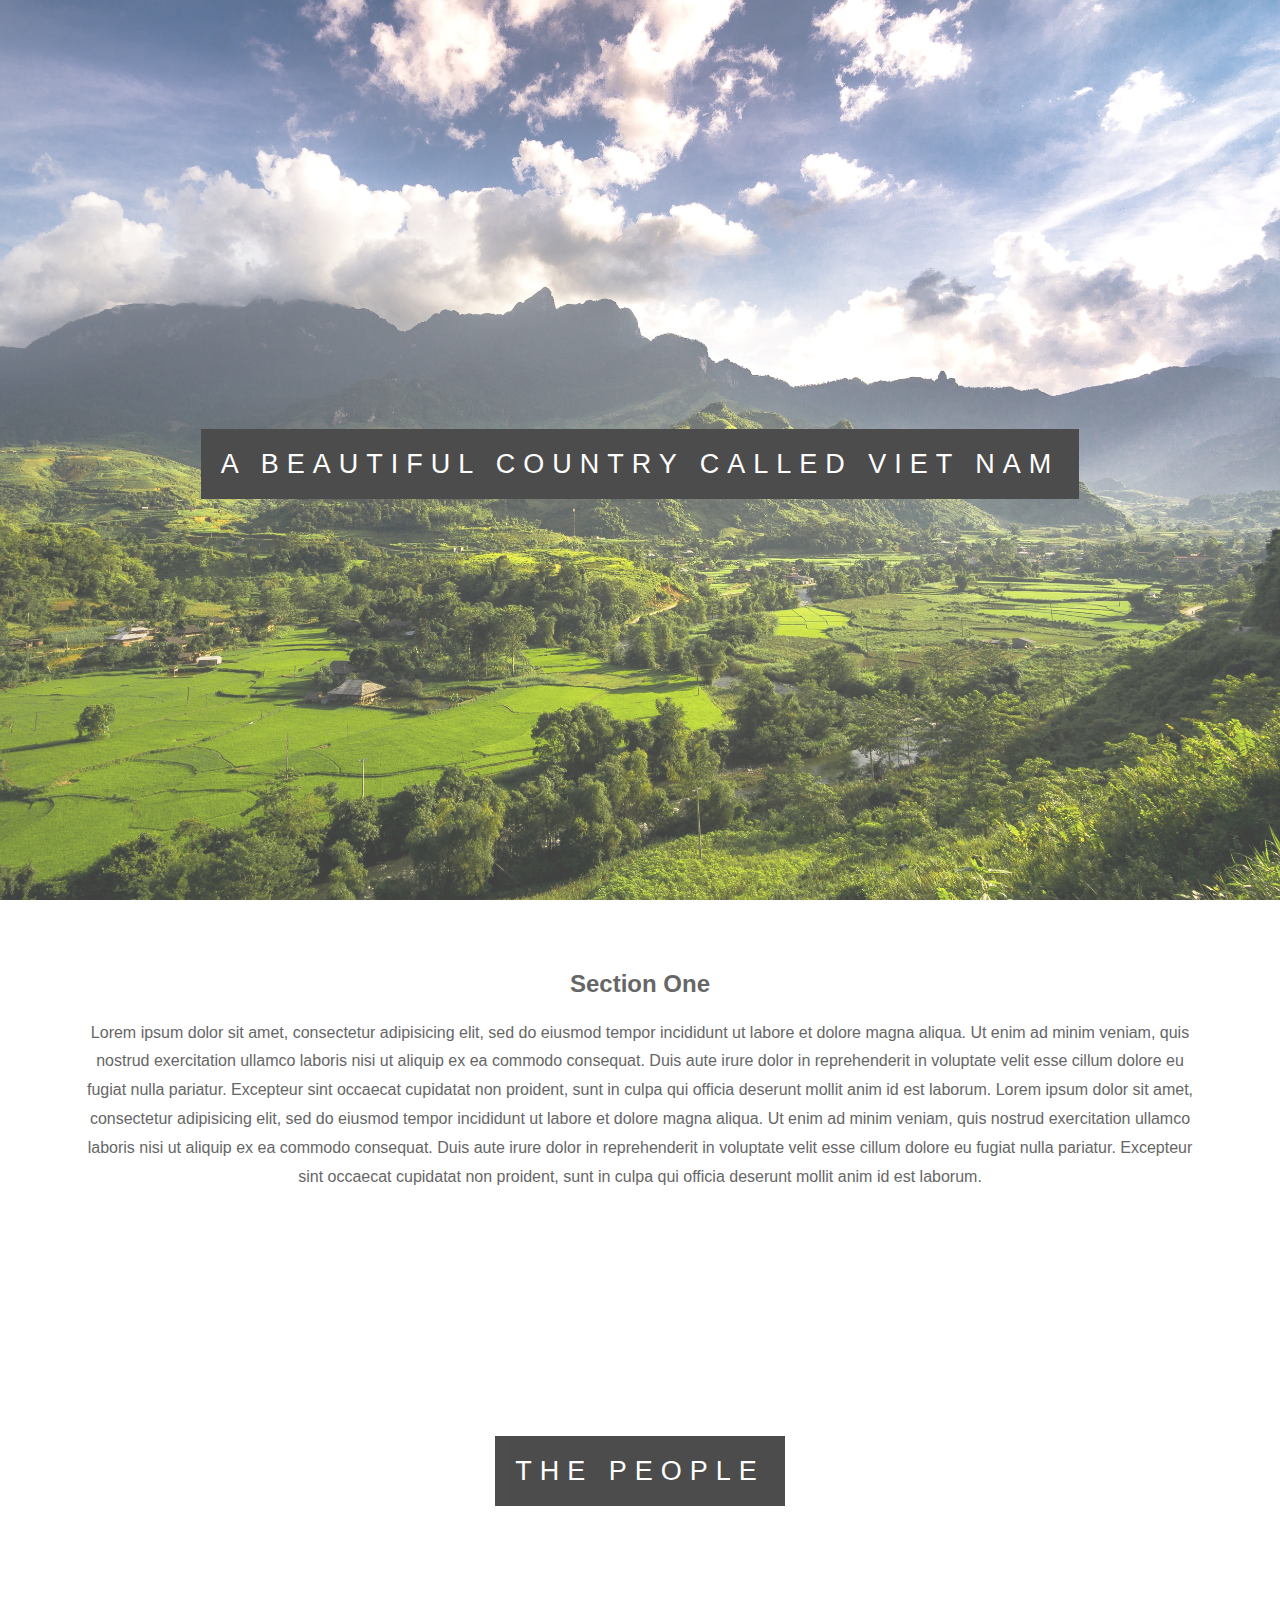
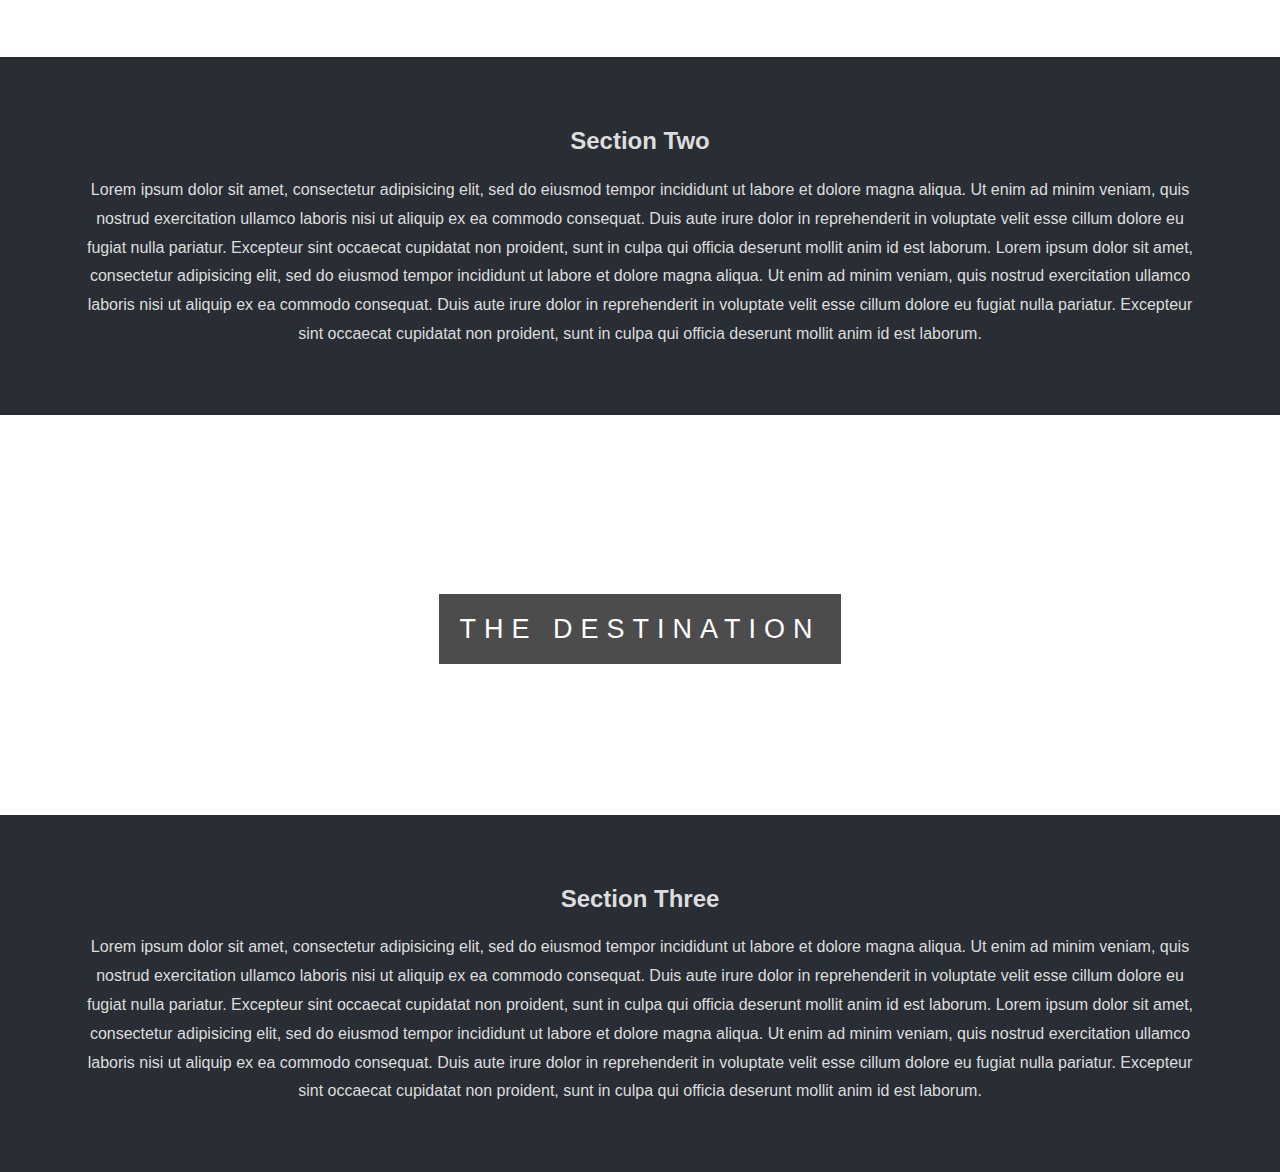
==== index.html @ 7827ee64 "new update 3" ====
<!DOCTYPE html>
<html lang="en" dir="ltr">
  <head>
    <title>Parallax Website</title>
    <meta charset="utf-8">
    <meta name="description" content="a basic parallax website">
    <meta name="author" content="Dani Doan">
    <meta name="viewport" content="width=device-width, initial-scale=1.0">

    <link rel="stylesheet" href="./CSS/mainPJ3.css">
  </head>
  <body>
    <div class="pimg1">
      <div class="ptext">
          <span class="border">
              A beautiful country called Viet Nam
          </span>
      </div>
    </div>

    <section class="section section-light">
      <h2>Section One</h2>
      <p>
        Lorem ipsum dolor sit amet, consectetur adipisicing elit, sed do eiusmod tempor incididunt ut labore et dolore magna aliqua. Ut enim ad minim veniam, quis nostrud exercitation ullamco laboris nisi ut aliquip ex ea commodo consequat. Duis aute irure dolor in reprehenderit in voluptate velit esse cillum dolore eu fugiat nulla pariatur. Excepteur sint occaecat cupidatat non proident, sunt in culpa qui officia deserunt mollit anim id est laborum.
        Lorem ipsum dolor sit amet, consectetur adipisicing elit, sed do eiusmod tempor incididunt ut labore et dolore magna aliqua. Ut enim ad minim veniam, quis nostrud exercitation ullamco laboris nisi ut aliquip ex ea commodo consequat. Duis aute irure dolor in reprehenderit in voluptate velit esse cillum dolore eu fugiat nulla pariatur. Excepteur sint occaecat cupidatat non proident, sunt in culpa qui officia deserunt mollit anim id est laborum.
      </p>
    </section>

    <div class="pimg2">
      <div class="ptext">
          <span class="border">
            The people
          </span>
      </div>
    </div>

    <section class="section section-dark">
      <h2>Section Two</h2>
      <p>
        Lorem ipsum dolor sit amet, consectetur adipisicing elit, sed do eiusmod tempor incididunt ut labore et dolore magna aliqua. Ut enim ad minim veniam, quis nostrud exercitation ullamco laboris nisi ut aliquip ex ea commodo consequat. Duis aute irure dolor in reprehenderit in voluptate velit esse cillum dolore eu fugiat nulla pariatur. Excepteur sint occaecat cupidatat non proident, sunt in culpa qui officia deserunt mollit anim id est laborum.
        Lorem ipsum dolor sit amet, consectetur adipisicing elit, sed do eiusmod tempor incididunt ut labore et dolore magna aliqua. Ut enim ad minim veniam, quis nostrud exercitation ullamco laboris nisi ut aliquip ex ea commodo consequat. Duis aute irure dolor in reprehenderit in voluptate velit esse cillum dolore eu fugiat nulla pariatur. Excepteur sint occaecat cupidatat non proident, sunt in culpa qui officia deserunt mollit anim id est laborum.
      </p>
    </section>

    <div class="pimg3">
      <div class="ptext">
          <span class="border">
            The destination
          </span>
      </div>
    </div>

    <section class="section section-dark">
      <h2>Section Three</h2>
      <p>
        Lorem ipsum dolor sit amet, consectetur adipisicing elit, sed do eiusmod tempor incididunt ut labore et dolore magna aliqua. Ut enim ad minim veniam, quis nostrud exercitation ullamco laboris nisi ut aliquip ex ea commodo consequat. Duis aute irure dolor in reprehenderit in voluptate velit esse cillum dolore eu fugiat nulla pariatur. Excepteur sint occaecat cupidatat non proident, sunt in culpa qui officia deserunt mollit anim id est laborum.
        Lorem ipsum dolor sit amet, consectetur adipisicing elit, sed do eiusmod tempor incididunt ut labore et dolore magna aliqua. Ut enim ad minim veniam, quis nostrud exercitation ullamco laboris nisi ut aliquip ex ea commodo consequat. Duis aute irure dolor in reprehenderit in voluptate velit esse cillum dolore eu fugiat nulla pariatur. Excepteur sint occaecat cupidatat non proident, sunt in culpa qui officia deserunt mollit anim id est laborum.
      </p>
    </section>
  </body>
</html>
---- CSS/mainPJ3.css ----
body, html{
  height: 100%;
  margin: 0;
  font-size: 16px;
  font-family: "Lato", sans-serif;
  font-weight: 400;
  line-height: 1.8em;
  color: #666;
}
.pimg1, .pimg2, .pimg3{
  position: relative;
  opacity: 0.75;
  background-position: center;
  background-size: cover;
  background-repeat: no-repeat;
  background-attachment: fixed;
}
.pimg1{
  background-image: url('./media/green-field-and-trees-under-cloudy-sky-2965773.jpg');
  min-height: 100%;

}
.pimg2{
  background-image: url('./media/people-traveling-using-boat-1660996.jpg');
  min-height: 400px;
}
.pimg3{
  background-image: url('./media/flock-of-birds-under-blue-and-white-sky-1018478.jpg');
  min-height: 400px;
}
.section {
  text-align: center;
  padding:  50px 80px;
}
.section-dark{
  background-color: #282e34;
  color: #ddd;
}
.ptext{
  position: absolute;
  top: 50%;
  width: 100%;
  text-align: center;
  font-size: 27px;
  color: #000;
  text-transform: uppercase;
  letter-spacing: 8px;
}
.ptext .border{
  background-color: #111;
  color: #fff;
  padding: 20px;
}
@media (max-width: 568px) {
  .pimg1, .pimg2, .pimg3{
    background-attachment: scroll;
}
  .ptext{
    font-size: 0.75em;
    letter-spacing: 5px;
  }
  .ptext .border{
    padding: 10px;
  }
}
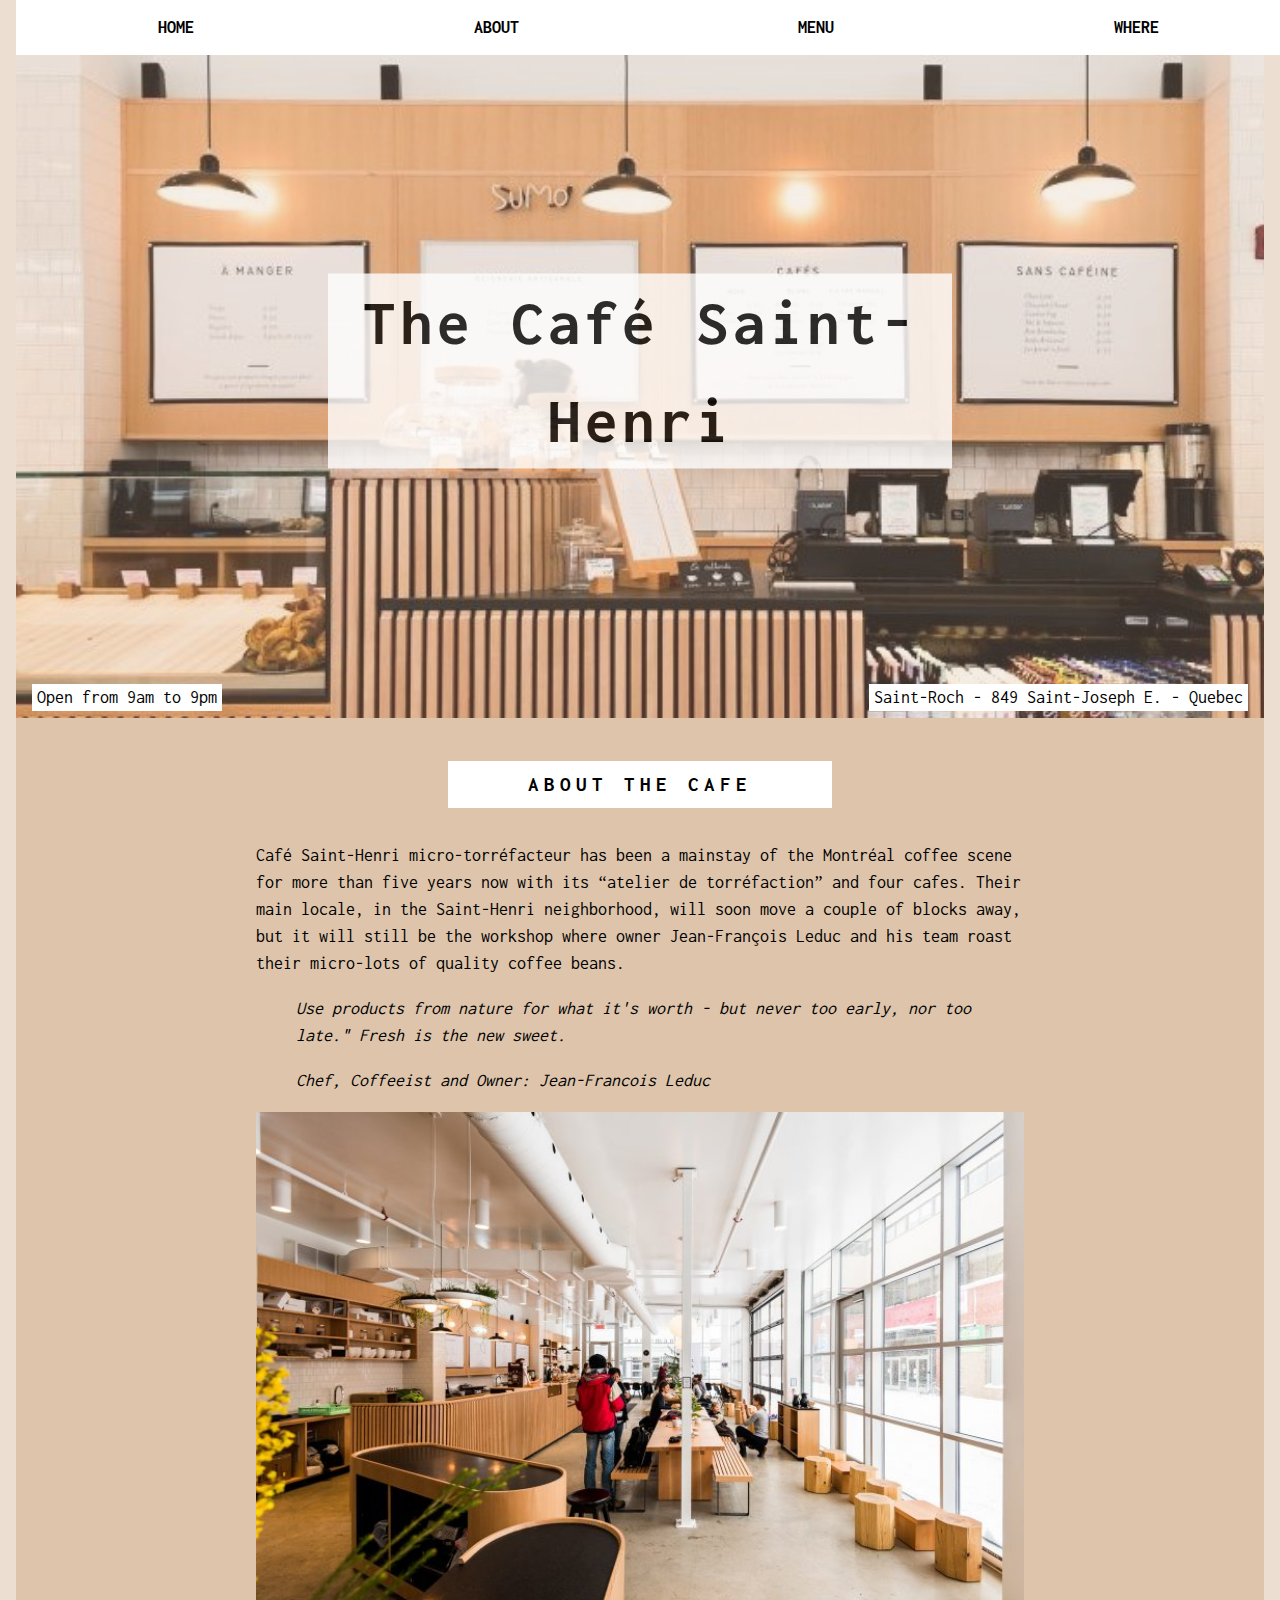
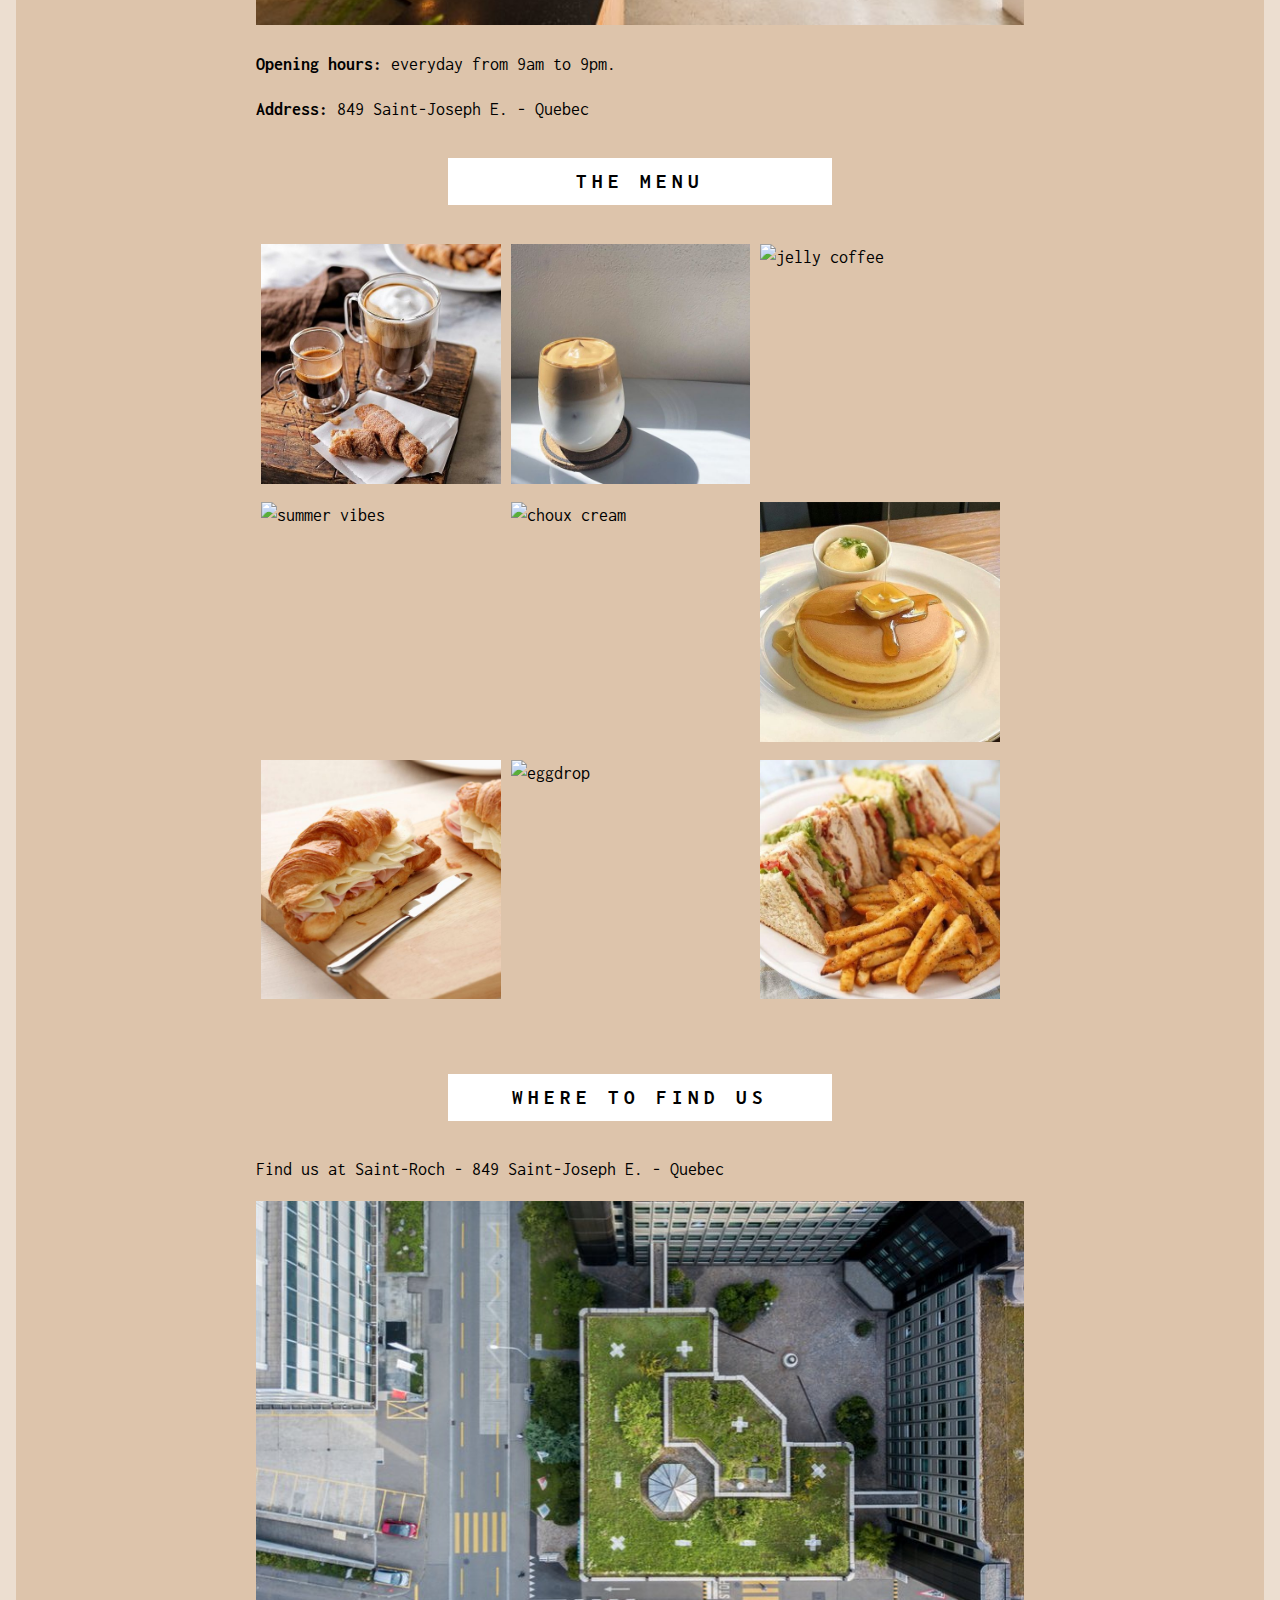
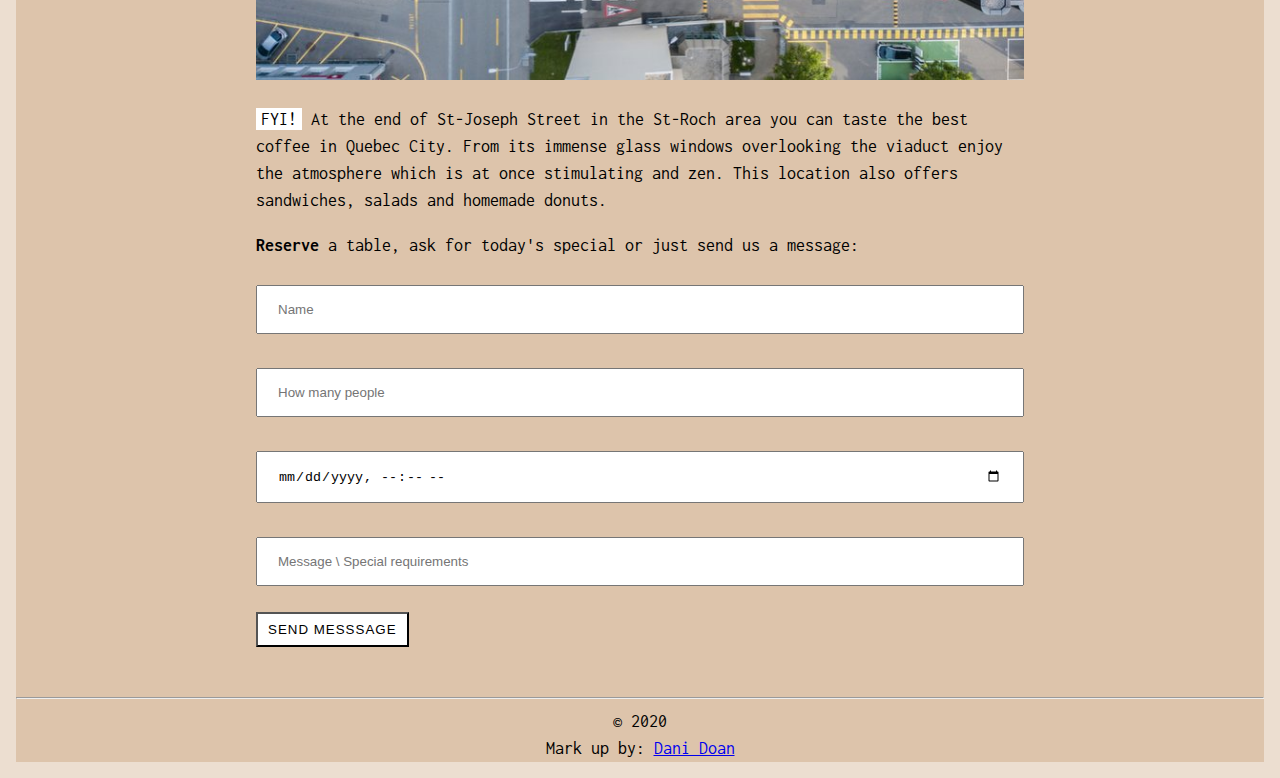
==== commit 4806ab8c: "2" ====
--- a/index.html
+++ b/index.html
@@ -1,62 +1,138 @@
-
 <!DOCTYPE html>
 <html lang="en" dir="ltr">
   <head>
-    <title>Parallax Website</title>
+    <title>Coffee Homepage</title>
     <meta charset="utf-8">
-    <meta name="description" content="a basic parallax website">
-    <meta name="author" content="Dani Doan">
-    <meta name="viewport" content="width=device-width, initial-scale=1.0">
-
-    <link rel="stylesheet" href="./CSS/mainPJ3.css">
+    <meta name="description" content="a coffee shop introduction page">
+    <meta name="author" content="DaniDoan">
+    <meta name="viewport" content="width=device-width, initial-scale=1.0"/>
+    <link rel="stylesheet" href="./CSS/mainPJ4.css">
+    <link rel="stylesheet" href="https://fonts.googleapis.com/css?family=Inconsolata">
   </head>
   <body>
-    <div class="pimg1">
-      <div class="ptext">
-          <span class="border">
-              A beautiful country called Viet Nam
-          </span>
+    <!-- Links (sit on top) -->
+    <nav id="nav">
+      <a href="#home"><b>HOME</b></a>
+      <a href="#about"><b>ABOUT</b></a>
+      <a href="#menu"><b>MENU</b></a>
+      <a href="#where"><b>WHERE</b></a>
+    </nav>
+
+    <!-- Header with image -->
+    <header>
+      <div class="bgim1" id="home">
+        <img id="reception-desk" src=".\Media\Sprudge-QuebecCityGuide-MichelMarois-QC-StHenri1-740x740.jpg" alt="cover" style="width:100%">
+        <span class="bottom-left">Open from 9am to 9pm</span>
+        <span class="bottom-right">Saint-Roch - 849 Saint-Joseph E. - Quebec</span>
+        <div class="transbox">
+          <span class="centered"><b>The Café Saint-Henri</b></span>
+        </div>
       </div>
-    </div>
+    </header>
+    <!-- About Container -->
+    <main>
+      <section id="about">
+        <div class="bbg"><h5>ABOUT THE CAFE</h5></div>
+        <p>Café Saint-Henri micro-torréfacteur has been a mainstay of the Montréal coffee scene for more than five years now with its “atelier de torréfaction” and four cafes. Their main locale, in the Saint-Henri neighborhood, will soon move a couple of blocks away, but it will still be the workshop where owner Jean-François Leduc and his team roast their micro-lots of quality coffee beans.</p>
+      </section>
+      <blockquote cite="http://">
+        <p><i>Use products from nature for what it's worth - but never too early, nor too late." Fresh is the new sweet.</i></p>
+        <cite>Chef, Coffeeist and Owner: Jean-Francois Leduc</cite>
+      </blockquote>
+      <img id="img-common-area" src=".\Media\Sprudge-QuebecCityGuide-MichelMarois-QC-StHenri2-740x494.jpg" alt="a picture that portraits the cafe common area" style="width:100%">
+      <p><strong>Opening hours:</strong> everyday from 9am to 9pm.</p>
+      <p><strong>Address:</strong> 849 Saint-Joseph E. - Quebec</p>
 
-    <section class="section section-light">
-      <h2>Section One</h2>
-      <p>
-        Lorem ipsum dolor sit amet, consectetur adipisicing elit, sed do eiusmod tempor incididunt ut labore et dolore magna aliqua. Ut enim ad minim veniam, quis nostrud exercitation ullamco laboris nisi ut aliquip ex ea commodo consequat. Duis aute irure dolor in reprehenderit in voluptate velit esse cillum dolore eu fugiat nulla pariatur. Excepteur sint occaecat cupidatat non proident, sunt in culpa qui officia deserunt mollit anim id est laborum.
-        Lorem ipsum dolor sit amet, consectetur adipisicing elit, sed do eiusmod tempor incididunt ut labore et dolore magna aliqua. Ut enim ad minim veniam, quis nostrud exercitation ullamco laboris nisi ut aliquip ex ea commodo consequat. Duis aute irure dolor in reprehenderit in voluptate velit esse cillum dolore eu fugiat nulla pariatur. Excepteur sint occaecat cupidatat non proident, sunt in culpa qui officia deserunt mollit anim id est laborum.
-      </p>
-    </section>
+      <section id="menu">
 
-    <div class="pimg2">
-      <div class="ptext">
-          <span class="border">
-            The people
-          </span>
-      </div>
-    </div>
+        <div class="bbg"><h5>THE MENU</h5></div>
+        <div class="row">
+          <div class="column">
+            <img src=".\Media\menu\coffee.jpg" alt="frezze coffee" style="width:100%" class="image">
+            <div class="overlay">
+              <div class="text">Frezze coffee 4.00$</div>
+            </div>
+          </div>
+          <div class="column">
+            <img src=".\Media\menu\dagola.jpg" alt="dagola coffee" style="width:100%" class="image">
+            <div class="overlay">
+              <div class="text">Dagola coffee 4.50$</div>
+            </div>
+          </div>
+          <div class="column">
+            <img src=".\Media\menu\jelly coffee.jpg" alt="jelly coffee" style="width:100%" class="image">
+            <div class="overlay">
+              <div class="text">Jelly Coffee 5.50$</div>
+            </div>
+          </div>
+        </div>
 
-    <section class="section section-dark">
-      <h2>Section Two</h2>
-      <p>
-        Lorem ipsum dolor sit amet, consectetur adipisicing elit, sed do eiusmod tempor incididunt ut labore et dolore magna aliqua. Ut enim ad minim veniam, quis nostrud exercitation ullamco laboris nisi ut aliquip ex ea commodo consequat. Duis aute irure dolor in reprehenderit in voluptate velit esse cillum dolore eu fugiat nulla pariatur. Excepteur sint occaecat cupidatat non proident, sunt in culpa qui officia deserunt mollit anim id est laborum.
-        Lorem ipsum dolor sit amet, consectetur adipisicing elit, sed do eiusmod tempor incididunt ut labore et dolore magna aliqua. Ut enim ad minim veniam, quis nostrud exercitation ullamco laboris nisi ut aliquip ex ea commodo consequat. Duis aute irure dolor in reprehenderit in voluptate velit esse cillum dolore eu fugiat nulla pariatur. Excepteur sint occaecat cupidatat non proident, sunt in culpa qui officia deserunt mollit anim id est laborum.
-      </p>
-    </section>
+        <div class="row">
+          <div class="column">
+            <img src=".\Media\menu\summer vibes.jpg" alt="summer vibes" style="width:100%" class="image">
+            <div class="overlay">
+              <div class="text">Summer Vibes 5.50$</div>
+            </div>
+          </div>
+          <div class="column">
+            <img src=".\Media\menu\choux cream.jpg" alt="choux cream" style="width:100%" class="image">
+            <div class="overlay">
+              <div class="text">Choux Cream 7.00$</div>
+            </div>
+          </div>
+          <div class="column">
+            <img src=".\Media\menu\creape.jpg" alt="creape" style="width:100%" class="image">
+            <div class="overlay">
+              <div class="text">Creape 6.50$</div>
+            </div>
+          </div>
+        </div>
 
-    <div class="pimg3">
-      <div class="ptext">
-          <span class="border">
-            The destination
-          </span>
-      </div>
-    </div>
+        <div class="row">
+          <div class="column">
+            <img src=".\Media\menu\croissaint.jpg" alt="croissaint" style="width:100%" class="image">
+            <div class="overlay">
+              <div class="text">Croissaint 6.50$</div>
+            </div>
+          </div>
+          <div class="column">
+            <img src=".\Media\menu\egg drop.jpg" alt="eggdrop" style="width:100%" class="image">
+            <div class="overlay">
+              <div class="text">Eggdrop 9.00$</div>
+            </div>
+          </div>
+          <div class="column">
+            <img src=".\Media\menu\sandwich.jpg" alt="sandwich" style="width:100%" class="image">
+            <div class="overlay">
+              <div class="text">Sandwich 8.00$</div>
+            </div>
+          </div>
+        </div>
+      </section>
+      <br>
+      <!-- Contact/Area Container -->
+      <section id="where">
+        <div class="bbg"><h5>WHERE TO FIND US</h5></div>
+        <p>Find us at Saint-Roch - 849 Saint-Joseph E. - Quebec</p>
+        <img src=".\Media\location.jpg" alt="the area where we are located" style="width:100%">
+        <p> <span class="fyi">FYI!</span> At the end of St-Joseph Street in the St-Roch area you can taste the best coffee in Quebec City. From its immense glass windows overlooking the viaduct enjoy the atmosphere which is at once stimulating and zen. This location also offers sandwiches, salads and homemade donuts.</p>
+        <p><strong>Reserve</strong> a table, ask for today's special or just send us a message:</p>
+        <form class="" action="index.html" method="get">
+          <p><input type="text" placeholder="Name"/></p>
+          <p><input type="number" placeholder="How many people"/></p>
+          <p><input type="datetime-local" placeholder="Date and Time" value="08-09-2020T20:00"/></p>
+          <p><input type="text" placeholder="Message \ Special requirements"/></p>
+          <button onclick="show()" id="button" type="submit" >SEND MESSSAGE</button>
 
-    <section class="section section-dark">
-      <h2>Section Three</h2>
-      <p>
-        Lorem ipsum dolor sit amet, consectetur adipisicing elit, sed do eiusmod tempor incididunt ut labore et dolore magna aliqua. Ut enim ad minim veniam, quis nostrud exercitation ullamco laboris nisi ut aliquip ex ea commodo consequat. Duis aute irure dolor in reprehenderit in voluptate velit esse cillum dolore eu fugiat nulla pariatur. Excepteur sint occaecat cupidatat non proident, sunt in culpa qui officia deserunt mollit anim id est laborum.
-        Lorem ipsum dolor sit amet, consectetur adipisicing elit, sed do eiusmod tempor incididunt ut labore et dolore magna aliqua. Ut enim ad minim veniam, quis nostrud exercitation ullamco laboris nisi ut aliquip ex ea commodo consequat. Duis aute irure dolor in reprehenderit in voluptate velit esse cillum dolore eu fugiat nulla pariatur. Excepteur sint occaecat cupidatat non proident, sunt in culpa qui officia deserunt mollit anim id est laborum.
-      </p>
-    </section>
+        </form>
+      </section>
+    </main>
+    <hr>
+    <!-- Footer/ Credit -->
+    <footer>
+      &copy; <span> 2020</span> <br>
+      <span>Mark up by: <a href="mailto:dandoan0809@gmail.com">Dani Doan</a></span>
+    </footer>
+    <script src="Js/PJ4js.js"> </script>
   </body>
 </html>
--- a/CSS/mainPJ4.css
+++ b/CSS/mainPJ4.css
@@ -0,0 +1,216 @@
+body, html {
+  font-family: "Inconsolata", sans-serif;
+  font-size: 18px;
+  line-height: 1.5em;
+  margin: 8px;
+  background-color: rgba(169, 104, 40, 0.22)
+}
+#nav {
+  width: 100%;
+  overflow: auto;
+  background-color: white;
+  position: fixed;
+  top: 0;
+  z-index: 1;
+}
+nav a{
+  float: left;
+  display: inline-block;
+  color: black;
+  text-align: center;
+  padding: 14px;
+  text-decoration: none;
+  width: 25%;
+}
+nav a:hover{
+  background-color: rgba(169, 104, 40, 0.22);
+  padding: 10px;
+}
+nav a:active{
+  background-color: rgba(169,104,40,0.22);
+  color: white;
+}
+* {
+  box-sizing: border-box;
+}
+.bgim1 {
+  background-position: center;
+  background-size: cover;
+  position: relative;
+  text-align: center;
+  background-repeat: no-repeat;
+}
+#reception-desk {
+  opacity: 0.75;
+}
+main {
+  max-width: 768px;
+  margin: 0 auto 50px auto;
+}
+.bbg {
+  margin: auto;
+  width: 50%;
+  text-align: center;
+  font-size: 25px;
+  letter-spacing: 5px;
+}
+h5 {
+  background-color: white;
+  color: black;
+  padding: 10px;
+}
+
+.bottom-left {
+  background-color: white;
+  color: black;
+  padding: 0 5px;
+  position: absolute;
+  bottom: 15px;
+  left: 16px;
+}
+.bottom-right {
+  background-color: white;
+  text-align: right;
+  color: black;
+  padding: 0 5px;
+  position: absolute;
+  bottom: 15px;
+  right: 16px;
+}
+.centered {
+  position: absolute;
+  top: 50%;
+  left: 50%;
+  transform: translate(-50%, -50%);
+  font-size: 65px;
+  color: black;
+  letter-spacing: 4px;
+  line-height: 1.5em;
+  padding: 0 8px;
+  opacity: 0.8;
+  background-color: white;
+}
+
+.fyi {
+  background-color: white;
+  text-align: center;
+  color: black;
+  padding: 2px 5px;
+}
+#button {
+  background-color: white;
+  text-align: center;
+  color: black;
+  padding: 8px 10px;
+  letter-spacing: 1px;
+}
+#button a{
+  text-decoration: none;
+}
+.column{
+  position: relative;
+  float: left;
+  width: 32.5%;
+  padding: 5px;
+}
+
+.overlay{
+  position: absolute;
+  top: 50%;
+  left: 50%;
+  transform: translate(-50%, -50%);
+  opacity: 0;
+  transition: .5s ease;
+  background-color: #fef9ff;
+  padding: 0 8px;
+  text-align: center;
+  border-radius: 5px;
+}
+
+.column:hover .overlay {
+  opacity: 1;
+}
+.column:hover .image {
+  opacity: .3;
+}
+
+.row::after {
+  content: "";
+  clear: both;
+  display: table;
+}
+input {
+  width: 100%;
+  padding: 15px 20px;
+  margin: 8px 0;
+}
+footer {
+  text-align: center;
+}
+
+@media (max-width: 480px) {
+  .column{
+    width: 100%;
+  }
+  #nav {
+    width: 100%;
+    overflow: auto;
+    background-color: white;
+    position: initial;
+  }
+  nav a{
+    padding: 10px;
+    float: none;
+    display: block;
+    width: 100%;
+  }
+  .centered {
+    font-size: 16px;
+    letter-spacing: 3px;
+  }
+  .bottom-left, .bottom-right {
+  display: none;
+  }
+  #button {
+    width: 100%;
+  }
+  .bbg{
+    font-size: 16px;
+    letter-spacing: 3px;
+  }
+}
+@media (max-width: 1024px){
+  .centered {
+    font-size: 40px;
+    letter-spacing: 5px;
+  }
+  #nav {
+    width: 100%;
+    overflow: auto;
+    background-color: white;
+
+  }
+  #button {
+    width: 33.33%;
+  }
+}
+@media (max-width: 720px) {
+  .centered {
+    font-size: 20px;
+    letter-spacing: 3px;
+  }
+  #nav {
+    width: 100%;
+    overflow: auto;
+    background-color: white;
+    position: initial;
+  }
+  .bottom-left, .bottom-right {
+    display: none;
+  }
+  .bbg{
+    font-size: 18px;
+    letter-spacing: 3px;
+  }
+}
+
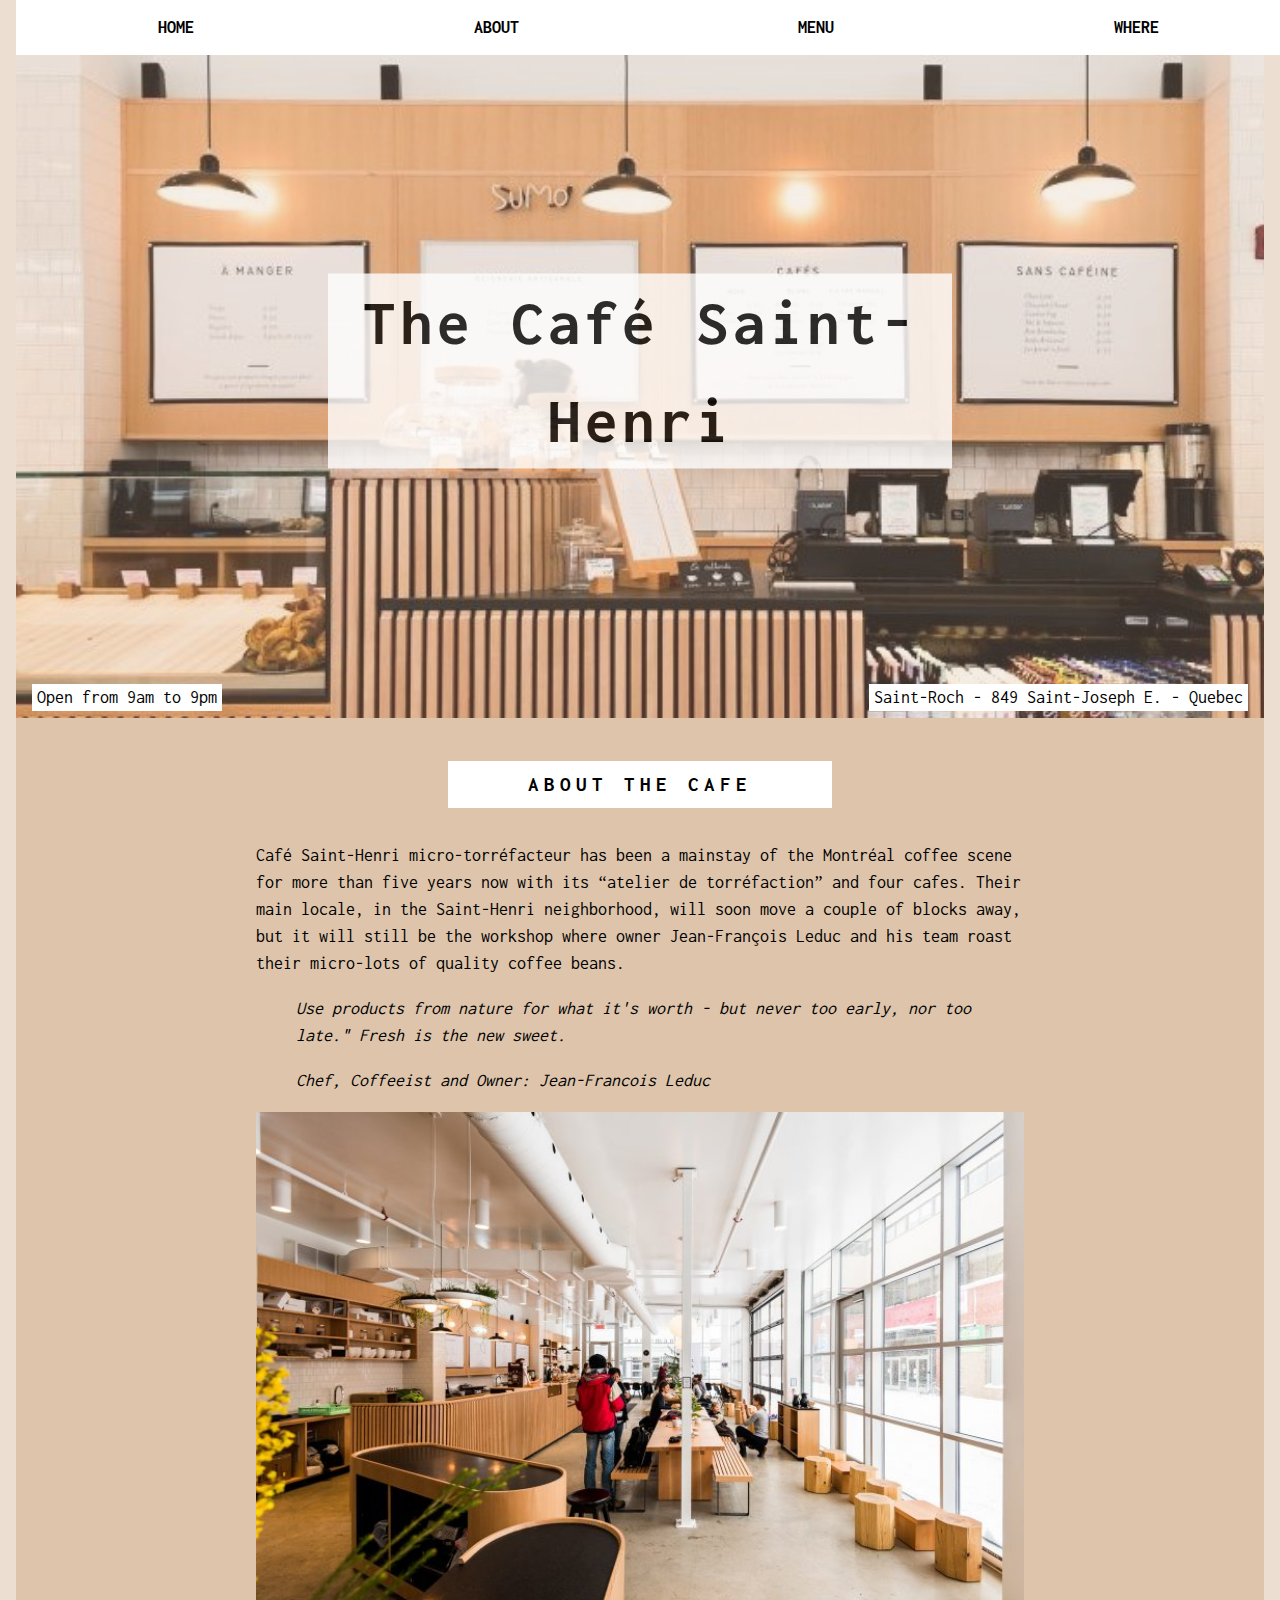
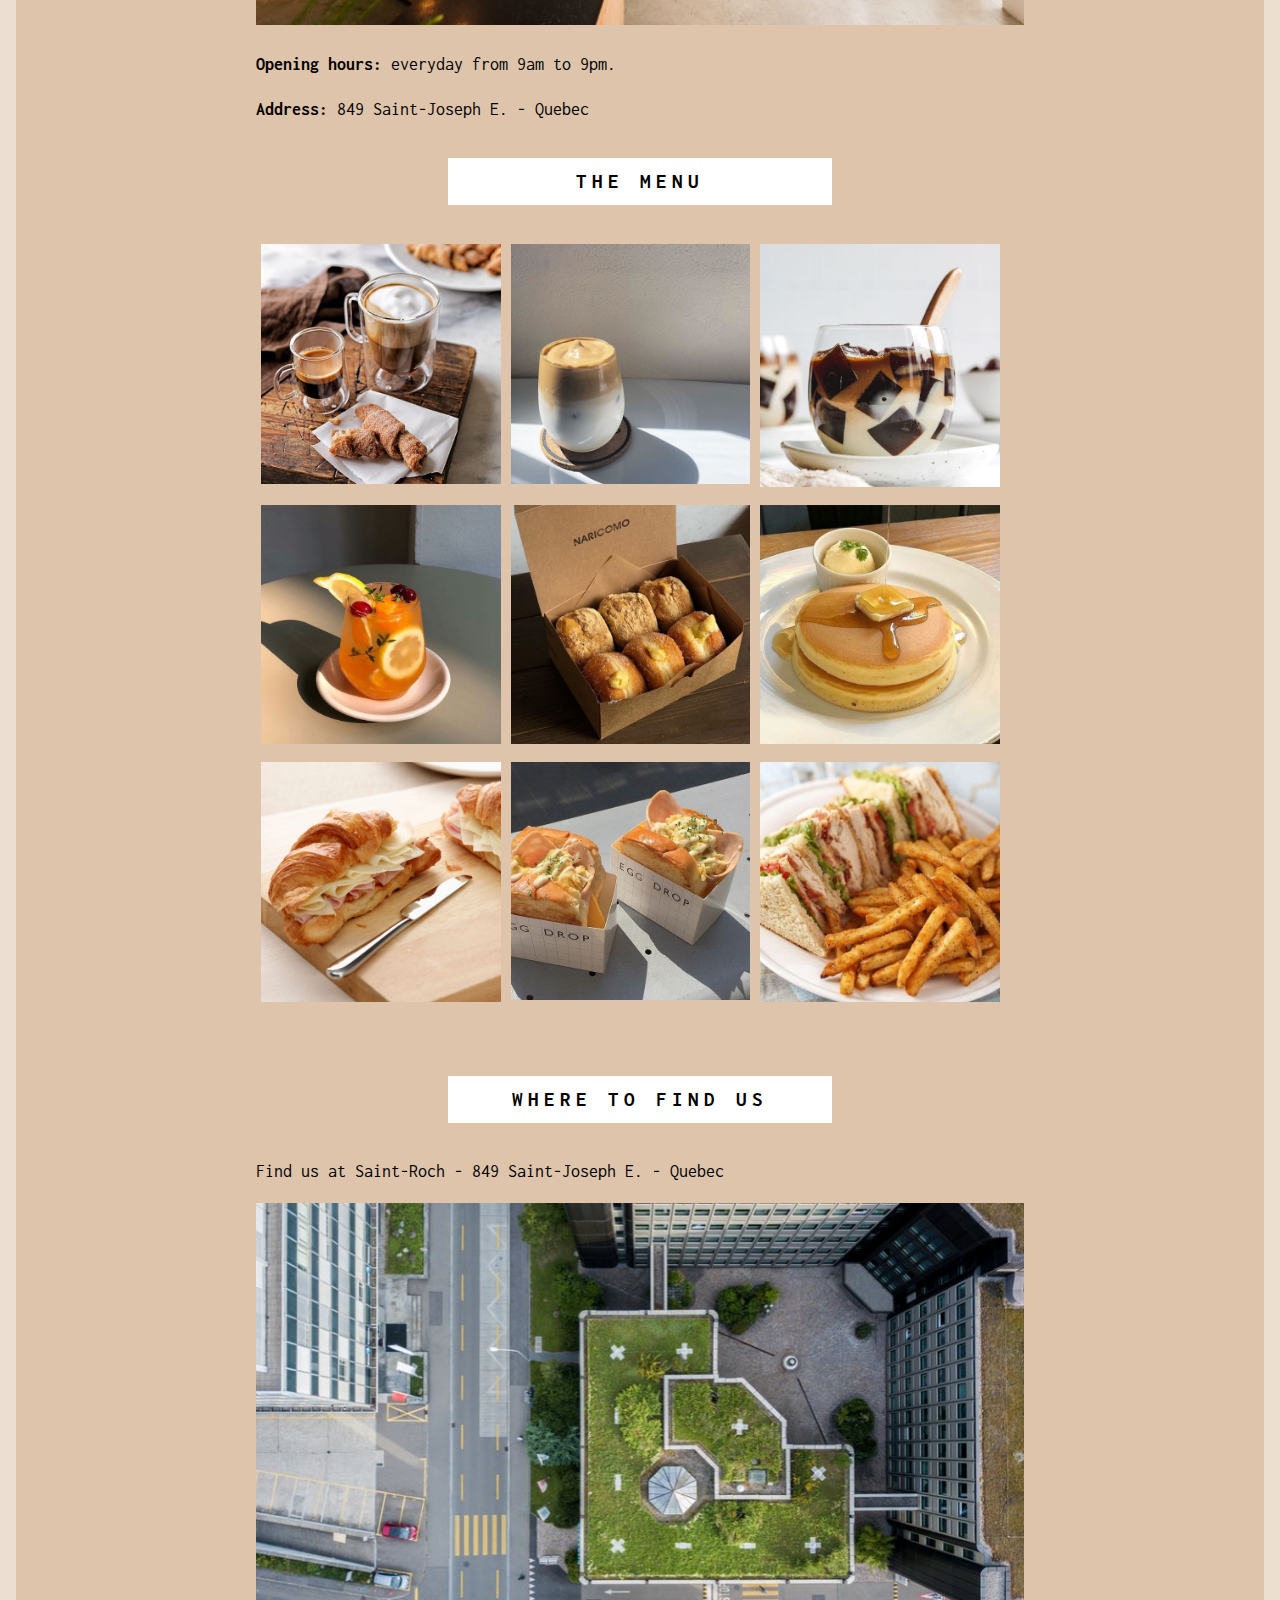
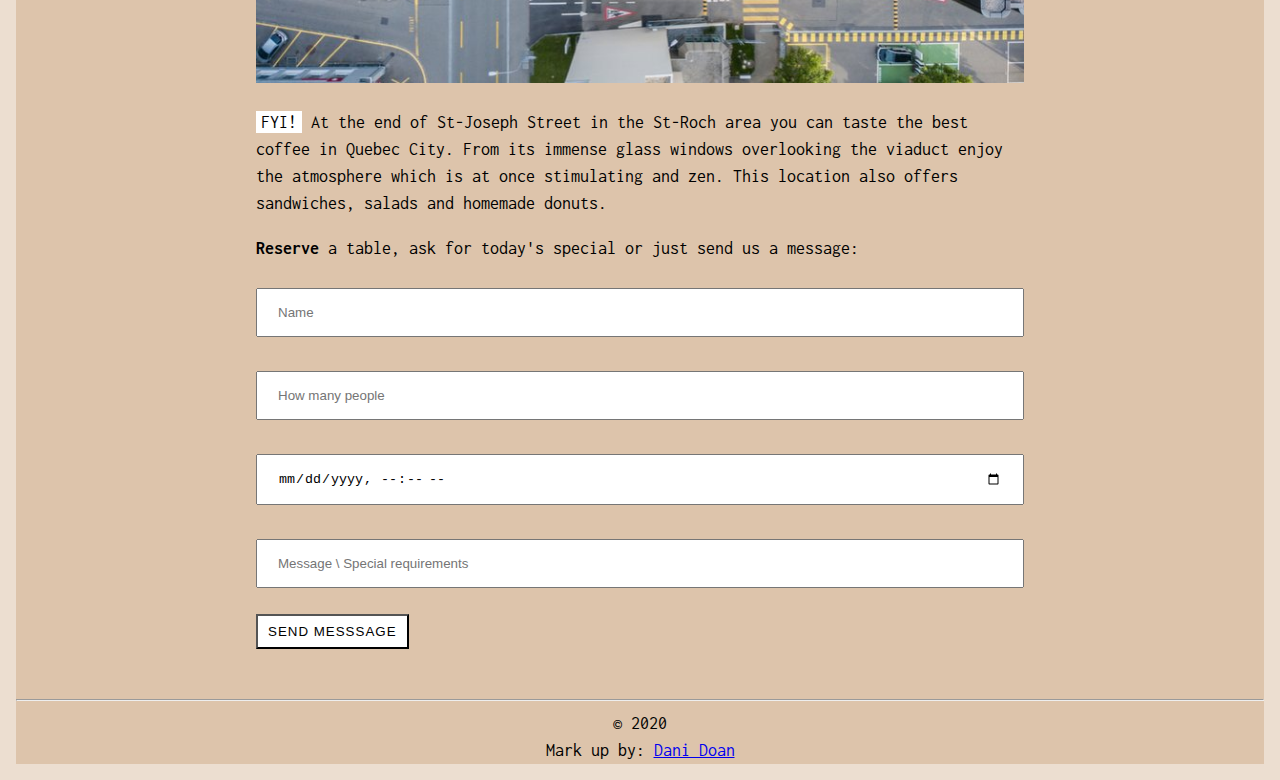
==== commit eba1beea: "Update index.html" ====
--- a/index.html
+++ b/index.html
@@ -60,7 +60,7 @@
             </div>
           </div>
           <div class="column">
-            <img src=".\Media\menu\jelly coffee.jpg" alt="jelly coffee" style="width:100%" class="image">
+            <img src=".\Media\menu\jellycoffee.jpg" alt="jelly coffee" style="width:100%" class="image">
             <div class="overlay">
               <div class="text">Jelly Coffee 5.50$</div>
             </div>
@@ -69,13 +69,13 @@
 
         <div class="row">
           <div class="column">
-            <img src=".\Media\menu\summer vibes.jpg" alt="summer vibes" style="width:100%" class="image">
+            <img src=".\Media\menu\summervibes.jpg" alt="summer vibes" style="width:100%" class="image">
             <div class="overlay">
               <div class="text">Summer Vibes 5.50$</div>
             </div>
           </div>
           <div class="column">
-            <img src=".\Media\menu\choux cream.jpg" alt="choux cream" style="width:100%" class="image">
+            <img src=".\Media\menu\chouxcream.jpg" alt="choux cream" style="width:100%" class="image">
             <div class="overlay">
               <div class="text">Choux Cream 7.00$</div>
             </div>
@@ -96,7 +96,7 @@
             </div>
           </div>
           <div class="column">
-            <img src=".\Media\menu\egg drop.jpg" alt="eggdrop" style="width:100%" class="image">
+            <img src=".\Media\menu\eggdrop.jpg" alt="eggdrop" style="width:100%" class="image">
             <div class="overlay">
               <div class="text">Eggdrop 9.00$</div>
             </div>
